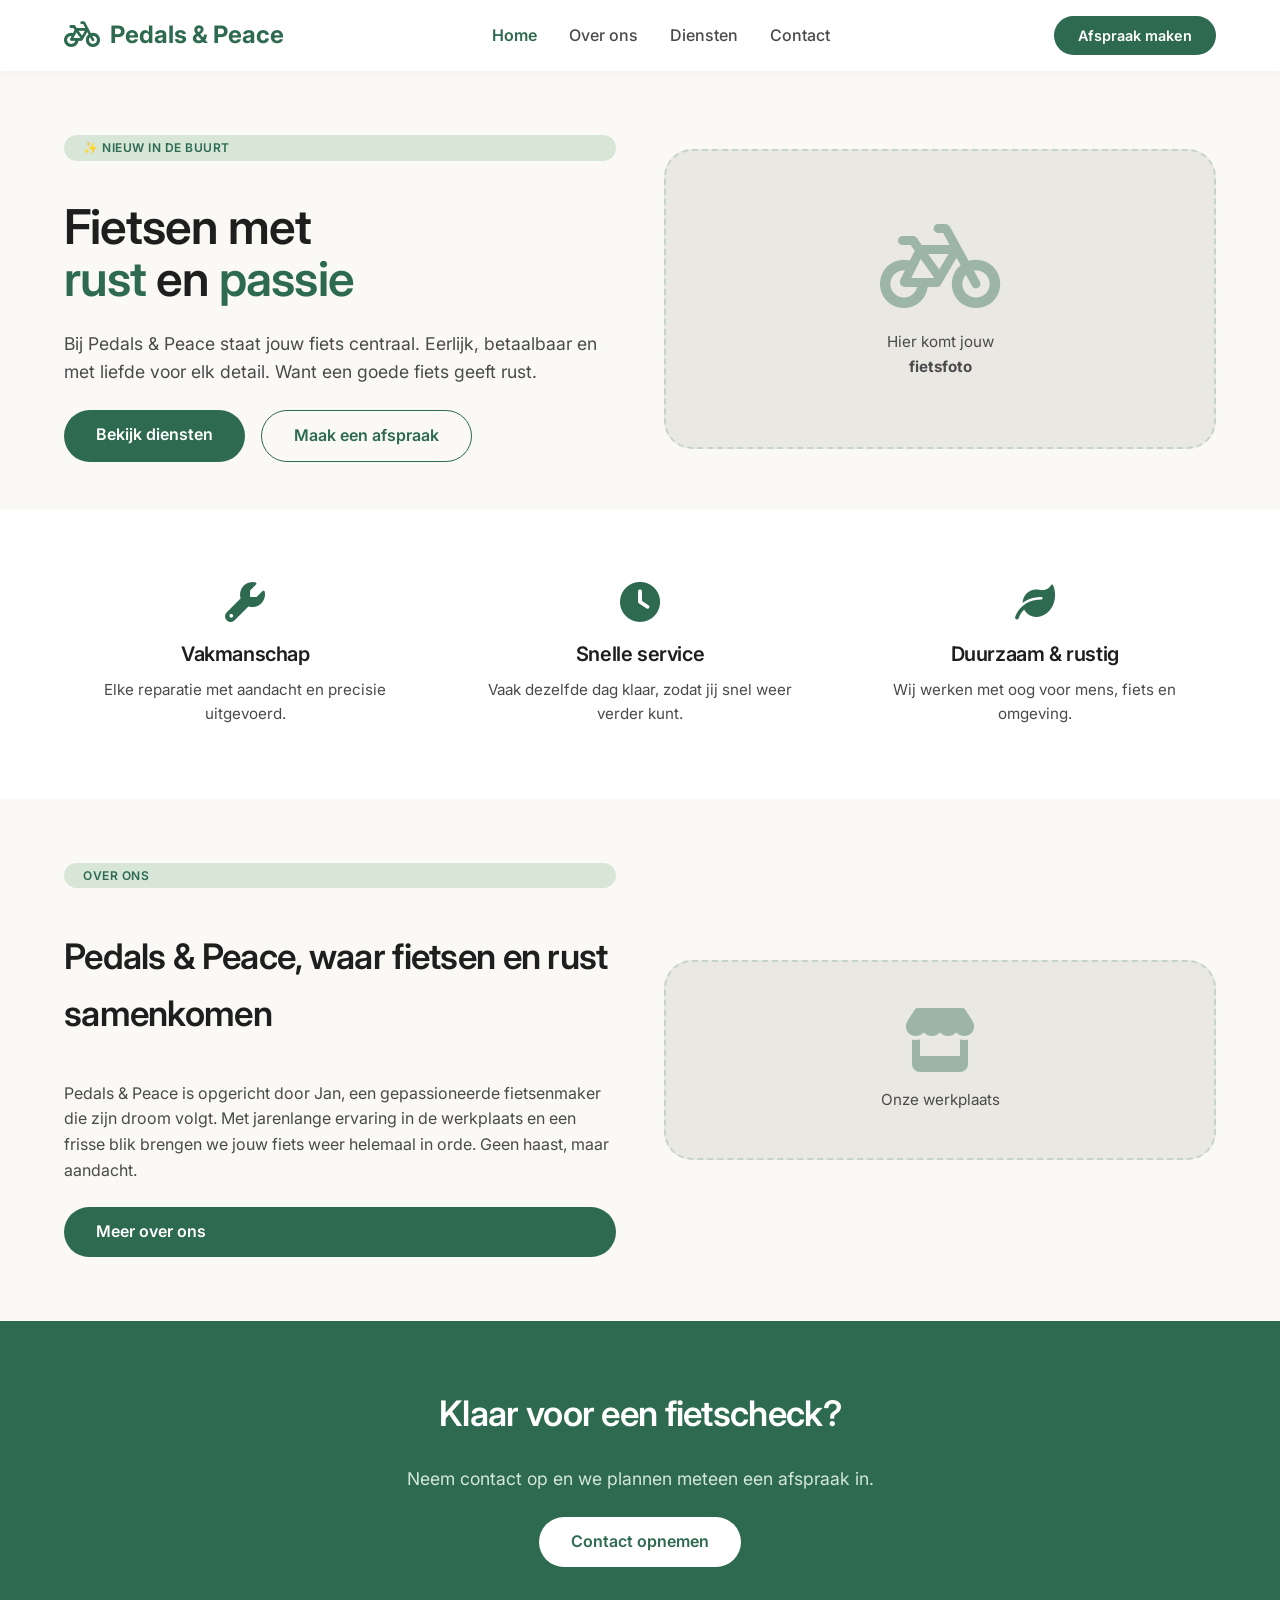
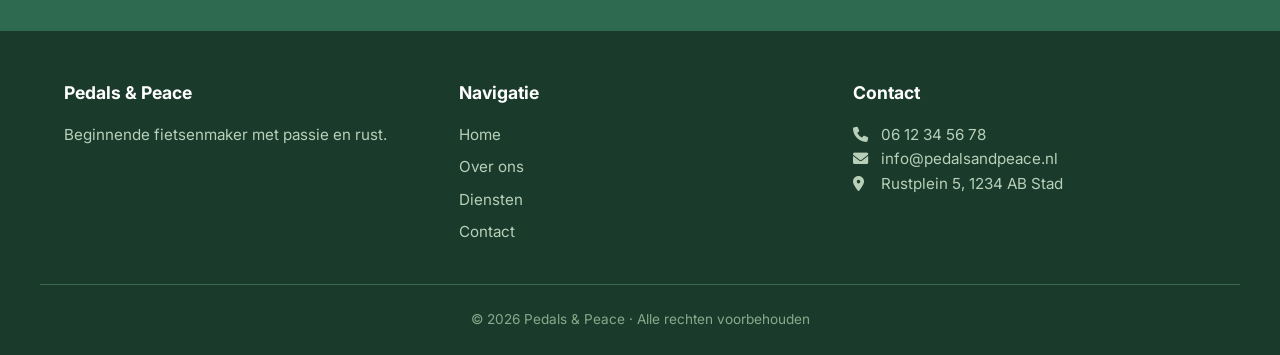
==== index.html @ a054e40e "Update index.html" ====
<!DOCTYPE html>
<html lang="nl">
<head>
    <meta charset="UTF-8" />
    <meta name="viewport" content="width=device-width, initial-scale=1.0" />
    <title>Pedals &amp; Peace · beginnende fietsenmaker</title>

    <!-- Google Fonts -->
    <link rel="preconnect" href="https://fonts.googleapis.com" />
    <link rel="preconnect" href="https://fonts.gstatic.com" crossorigin />
    <link href="https://fonts.googleapis.com/css2?family=Inter:opsz,wght@14..32,400;14..32,500;14..32,600;14..32,700&display=swap" rel="stylesheet" />

    <!-- Font Awesome (iconen) -->
    <link rel="stylesheet" href="https://cdnjs.cloudflare.com/ajax/libs/font-awesome/6.0.0-beta3/css/all.min.css" />

    <!-- Eigen CSS -->
    <link rel="stylesheet" href="css/style.css" />
</head>
<body>

    <!-- ===== NAVIGATIE (wordt ingeladen via include) ===== -->
    <div id="nav-placeholder"></div>

    <!-- ===== HERO SECTIE ===== -->
    <section class="hero">
        <div class="container hero-container">
            <div class="hero-content">
                <span class="tag">✨ Nieuw in de buurt</span>
                <h1>Fietsen met <br /><span style="color: #2d6a4f;">rust</span> en <span style="color: #2d6a4f;">passie</span></h1>
                <p class="subtitel">
                    Bij Pedals &amp; Peace staat jouw fiets centraal. Eerlijk, betaalbaar
                    en met liefde voor elk detail. Want een goede fiets geeft rust.
                </p>
                <div class="hero-buttons">
                    <a href="diensten.html" class="btn">Bekijk diensten</a>
                    <a href="contact.html" class="btn btn-outline">Maak een afspraak</a>
                </div>
            </div>
            <div class="hero-image">
                <div class="image-placeholder">
                    <i class="fas fa-bicycle fa-6x"></i>
                    <p>Hier komt jouw<br /><strong>fietsfoto</strong></p>
                </div>
            </div>
        </div>
    </section>

    <!-- ===== KENMERKEN ===== -->
    <section class="kenmerken">
        <div class="container">
            <div class="kenmerken-grid">
                <div class="kenmerk-item">
                    <i class="fas fa-wrench"></i>
                    <h3>Vakmanschap</h3>
                    <p>Elke reparatie met aandacht en precisie uitgevoerd.</p>
                </div>
                <div class="kenmerk-item">
                    <i class="fas fa-clock"></i>
                    <h3>Snelle service</h3>
                    <p>Vaak dezelfde dag klaar, zodat jij snel weer verder kunt.</p>
                </div>
                <div class="kenmerk-item">
                    <i class="fas fa-leaf"></i>
                    <h3>Duurzaam &amp; rustig</h3>
                    <p>Wij werken met oog voor mens, fiets en omgeving.</p>
                </div>
            </div>
        </div>
    </section>

    <!-- ===== OVER ONS (kort) ===== -->
    <section class="over-ons">
        <div class="container over-container">
            <div class="over-text">
                <span class="tag">Over ons</span>
                <h2>Pedals &amp; Peace, waar fietsen en rust samenkomen</h2>
                <p>
                    Pedals &amp; Peace is opgericht door Jan, een gepassioneerde fietsenmaker
                    die zijn droom volgt. Met jarenlange ervaring in de werkplaats
                    en een frisse blik brengen we jouw fiets weer helemaal in orde.
                    Geen haast, maar aandacht.
                </p>
                <a href="over-ons.html" class="btn">Meer over ons</a>
            </div>
            <div class="over-image">
                <div class="image-placeholder small">
                    <i class="fas fa-store fa-4x"></i>
                    <p>Onze werkplaats</p>
                </div>
            </div>
        </div>
    </section>

    <!-- ===== CONTACT CTA ===== -->
    <section class="cta-section">
        <div class="container cta-container">
            <h2>Klaar voor een fietscheck?</h2>
            <p>Neem contact op en we plannen meteen een afspraak in.</p>
            <a href="contact.html" class="btn btn-light">Contact opnemen</a>
        </div>
    </section>

    <!-- ===== FOOTER ===== -->
    <footer>
        <div class="container footer-container">
            <div class="footer-col">
                <h4>Pedals &amp; Peace</h4>
                <p>Beginnende fietsenmaker met passie en rust.</p>
            </div>
            <div class="footer-col">
                <h4>Navigatie</h4>
                <ul>
                    <li><a href="index.html">Home</a></li>
                    <li><a href="over-ons.html">Over ons</a></li>
                    <li><a href="diensten.html">Diensten</a></li>
                    <li><a href="contact.html">Contact</a></li>
                </ul>
            </div>
            <div class="footer-col">
                <h4>Contact</h4>
                <p><i class="fas fa-phone"></i> 06 12 34 56 78</p>
                <p><i class="fas fa-envelope"></i> info@pedalsandpeace.nl</p>
                <p><i class="fas fa-map-marker-alt"></i> Rustplein 5, 1234 AB Stad</p>
            </div>
        </div>
        <div class="footer-bottom">
            <p>&copy; 2026 Pedals &amp; Peace · Alle rechten voorbehouden</p>
        </div>
    </footer>

    <!-- ===== JAVASCRIPT (include navigatie) ===== -->
    <script src="js/include.js"></script>
</body>
</html>
---- css/style.css ----
/* ===== RESET & BASIS ===== */
* {
    margin: 0;
    padding: 0;
    box-sizing: border-box;
}

body {
    font-family: 'Inter', sans-serif;
    background-color: #faf9f6;
    color: #1e1e1e;
    line-height: 1.6;
}

.container {
    max-width: 1200px;
    margin: 0 auto;
    padding: 0 1.5rem;
}

/* ===== TYPOGRAFIE ===== */
h1, h2, h3 {
    font-weight: 600;
    letter-spacing: -0.02em;
}

h1 {
    font-size: 3rem;
    line-height: 1.1;
}

h2 {
    font-size: 2.2rem;
    margin-bottom: 1rem;
}

h3 {
    font-size: 1.25rem;
    margin-bottom: 0.5rem;
}

.subtitel {
    font-size: 1.1rem;
    color: #4a4a4a;
    max-width: 600px;
}

.tag {
    display: inline-block;
    background: #d8e6d8;
    padding: 0.2rem 1.2rem;
    border-radius: 40px;
    font-size: 0.75rem;
    font-weight: 600;
    letter-spacing: 0.5px;
    color: #2d6a4f;
    text-transform: uppercase;
    margin-bottom: 1rem;
}

/* ===== BUTTONS ===== */
.btn {
    display: inline-block;
    background-color: #2d6a4f;
    color: white;
    font-weight: 600;
    padding: 0.75rem 2rem;
    border-radius: 60px;
    text-decoration: none;
    transition: background 0.2s, transform 0.1s;
    border: none;
    font-size: 1rem;
    cursor: pointer;
}

.btn:hover {
    background-color: #1e4d3a;
    transform: scale(0.97);
}

.btn-outline {
    background: transparent;
    color: #2d6a4f;
    border: 1.5px solid #2d6a4f;
}

.btn-outline:hover {
    background: #2d6a4f;
    color: white;
}

.btn-light {
    background: white;
    color: #2d6a4f;
}

.btn-light:hover {
    background: #f0f7f0;
}

.btn-small {
    padding: 0.5rem 1.5rem;
    font-size: 0.9rem;
}

/* ===== NAVIGATIE ===== */
.navbar {
    background: white;
    padding: 1rem 0;
    box-shadow: 0 2px 12px rgba(0,0,0,0.04);
    position: sticky;
    top: 0;
    z-index: 100;
}

.nav-container {
    display: flex;
    align-items: center;
    justify-content: space-between;
}

.logo {
    display: flex;
    align-items: center;
    gap: 0.6rem;
    font-size: 1.5rem;
    font-weight: 700;
    text-decoration: none;
    color: #2d6a4f;
}

.logo i {
    color: #2d6a4f;
    font-size: 1.8rem;
}

.nav-links {
    display: flex;
    list-style: none;
    gap: 2rem;
    align-items: center;
}

.nav-links a {
    text-decoration: none;
    color: #4a4a4a;
    font-weight: 500;
    transition: color 0.2s;
    font-size: 1rem;
}

.nav-links a:hover,
.nav-links a.active {
    color: #2d6a4f;
}

.nav-links a.active {
    font-weight: 600;
}

.nav-cta {
    margin-left: 1rem;
}

/* Hamburger (mobiel) */
.hamburger {
    display: none;
    flex-direction: column;
    cursor: pointer;
    gap: 5px;
    padding: 4px;
}

.hamburger span {
    display: block;
    width: 26px;
    height: 2.5px;
    background: #2d6a4f;
    border-radius: 4px;
    transition: 0.3s;
}

.hamburger.active span:nth-child(1) {
    transform: rotate(45deg) translate(5px, 5px);
}
.hamburger.active span:nth-child(2) {
    opacity: 0;
}
.hamburger.active span:nth-child(3) {
    transform: rotate(-45deg) translate(5px, -5px);
}

/* ===== HERO ===== */
.hero {
    padding: 4rem 0 3rem;
}

.hero-container {
    display: grid;
    grid-template-columns: 1fr 1fr;
    gap: 3rem;
    align-items: center;
}

.hero-content {
    display: flex;
    flex-direction: column;
    gap: 1.5rem;
}

.hero-buttons {
    display: flex;
    gap: 1rem;
    flex-wrap: wrap;
}

.image-placeholder {
    background: #eae8e3;
    border-radius: 28px;
    padding: 3rem 2rem;
    text-align: center;
    color: #4a4a4a;
    min-height: 300px;
    display: flex;
    flex-direction: column;
    align-items: center;
    justify-content: center;
    gap: 1rem;
    border: 2px dashed #c5d5c5;
}

.image-placeholder i {
    color: #2d6a4f;
    opacity: 0.4;
}

.image-placeholder p {
    font-size: 0.95rem;
}

.image-placeholder.small {
    min-height: 200px;
    padding: 2rem;
}

/* ===== KENMERKEN ===== */
.kenmerken {
    padding: 3rem 0;
    background: white;
}

.kenmerken-grid {
    display: grid;
    grid-template-columns: repeat(3, 1fr);
    gap: 2rem;
}

.kenmerk-item {
    text-align: center;
    padding: 1.5rem;
}

.kenmerk-item i {
    font-size: 2.5rem;
    color: #2d6a4f;
    margin-bottom: 1rem;
}

.kenmerk-item p {
    color: #4a4a4a;
    font-size: 0.95rem;
}

/* ===== OVER ONS ===== */
.over-ons {
    padding: 4rem 0;
}

.over-container {
    display: grid;
    grid-template-columns: 1fr 1fr;
    gap: 3rem;
    align-items: center;
}

.over-text {
    display: flex;
    flex-direction: column;
    gap: 1.5rem;
}

.over-text p {
    color: #4a4a4a;
}

/* ===== CTA SECTIE ===== */
.cta-section {
    background: #2d6a4f;
    color: white;
    padding: 4rem 0;
    text-align: center;
}

.cta-container {
    display: flex;
    flex-direction: column;
    align-items: center;
    gap: 1.5rem;
}

.cta-container h2 {
    margin-bottom: 0;
}

.cta-container p {
    color: #d4e8d4;
    font-size: 1.1rem;
}

/* ===== FOOTER ===== */
footer {
    background: #1a3a2c;
    color: #ccc;
    padding: 3rem 0 0;
}

.footer-container {
    display: grid;
    grid-template-columns: 1fr 1fr 1fr;
    gap: 2rem;
    padding-bottom: 2rem;
    border-bottom: 1px solid #3a6a4f;
}

.footer-col h4 {
    color: white;
    margin-bottom: 1rem;
    font-size: 1.1rem;
}

.footer-col p,
.footer-col li {
    color: #b8d0b8;
    font-size: 0.95rem;
}

.footer-col ul {
    list-style: none;
}

.footer-col ul li {
    margin-bottom: 0.5rem;
}

.footer-col ul a {
    color: #b8d0b8;
    text-decoration: none;
    transition: color 0.2s;
}

.footer-col ul a:hover {
    color: white;
}

.footer-col i {
    width: 1.5rem;
    color: #b8d0b8;
}

.footer-bottom {
    text-align: center;
    padding: 1.5rem 0;
    font-size: 0.85rem;
    color: #8aaa8a;
}

/* ===== RESPONSIVE ===== */
@media (max-width: 992px) {
    h1 { font-size: 2.5rem; }
    .hero-container,
    .over-container {
        grid-template-columns: 1fr;
    }
    .hero-image {
        order: -1;
    }
    .kenmerken-grid {
        grid-template-columns: 1fr 1fr;
    }
    .footer-container {
        grid-template-columns: 1fr 1fr;
    }
}

@media (max-width: 768px) {
    /* Navigatie mobiel */
    .nav-links,
    .nav-cta {
        display: none;
        flex-direction: column;
        width: 100%;
        gap: 1rem;
        padding: 1rem 0;
    }

    .nav-links.active,
    .nav-cta.active {
        display: flex;
    }

    .nav-links.active {
        position: absolute;
        top: 100%;
        left: 0;
        background: white;
        padding: 2rem 1.5rem;
        box-shadow: 0 8px 24px rgba(0,0,0,0.08);
        gap: 1.5rem;
    }

    .nav-cta.active {
        display: none;
    }

    .hamburger {
        display: flex;
    }

    .nav-container {
        flex-wrap: wrap;
    }

    .hero {
        padding: 2rem 0;
    }

    .kenmerken-grid {
        grid-template-columns: 1fr;
    }

    .footer-container {
        grid-template-columns: 1fr;
        text-align: center;
    }

    .hero-buttons {
        flex-direction: column;
        align-items: flex-start;
    }

    .btn {
        width: 100%;
        text-align: center;
    }

    .image-placeholder {
        min-height: 200px;
    }
}
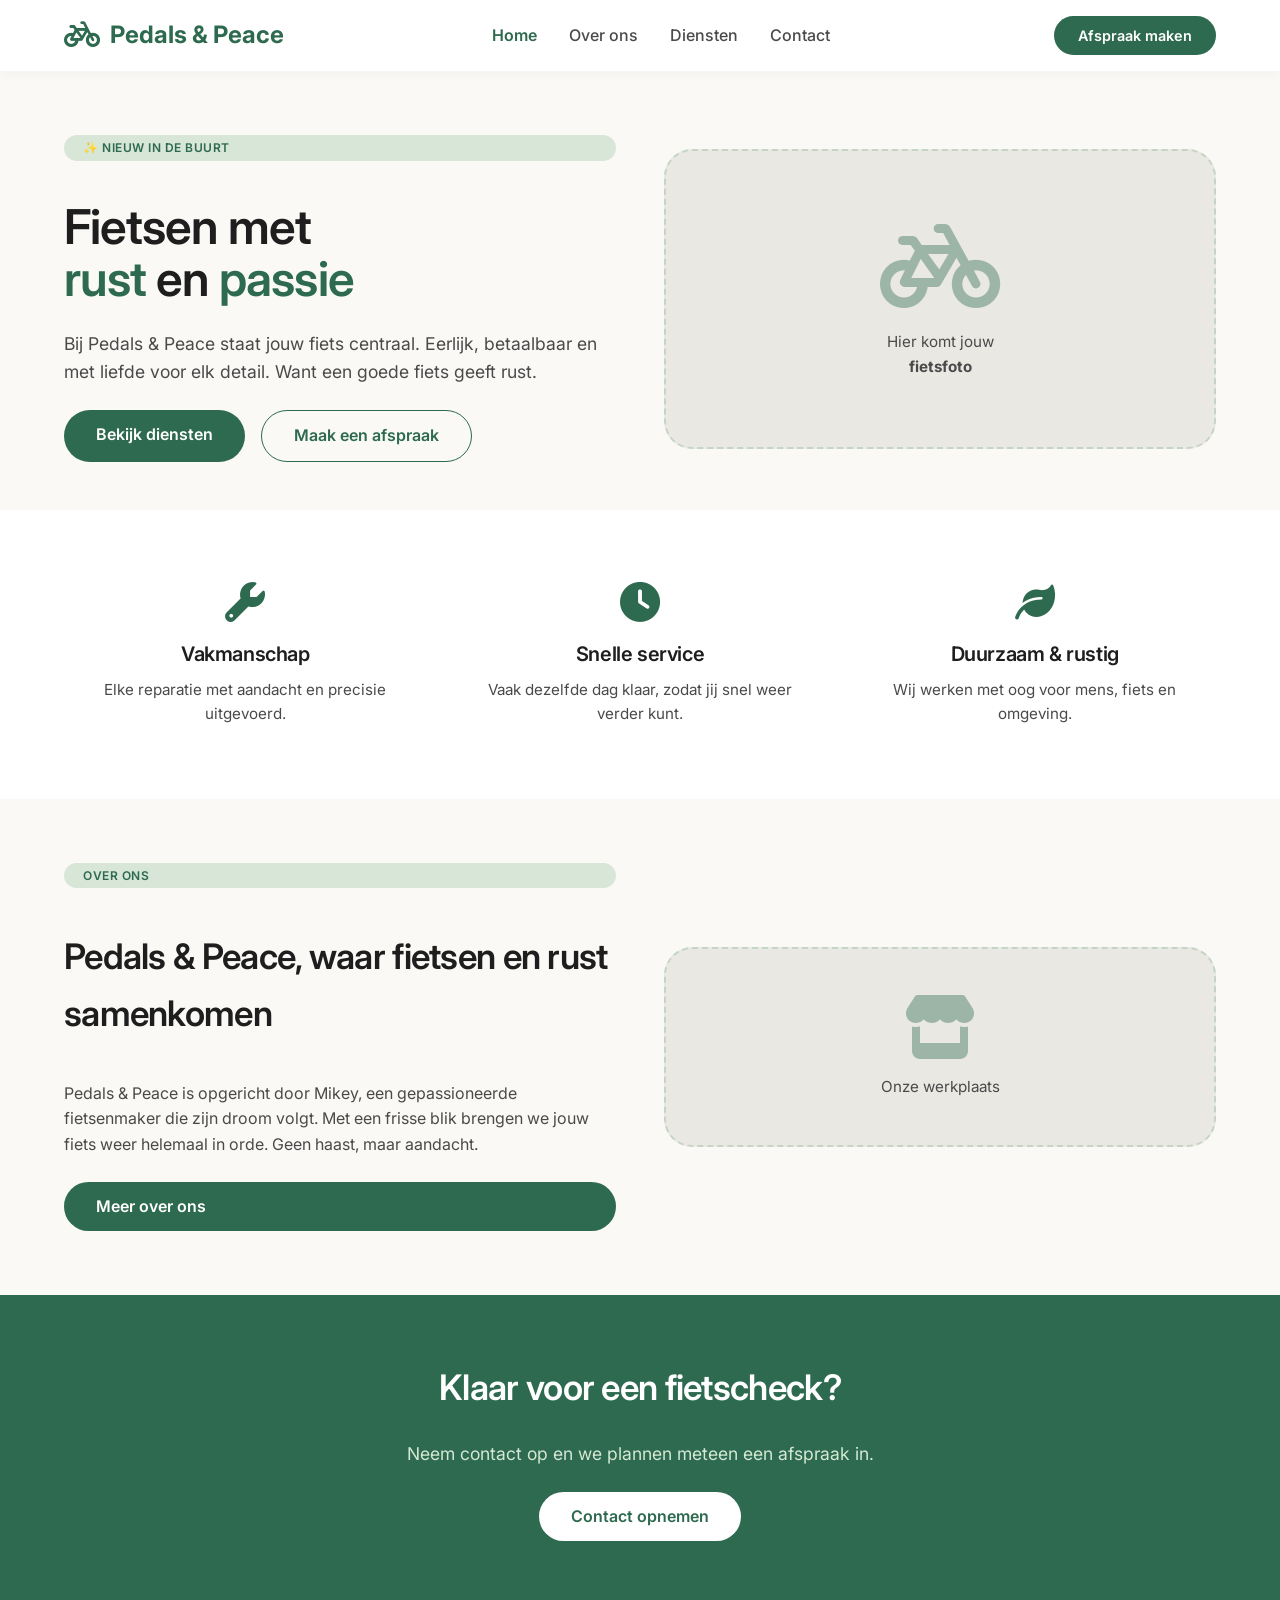
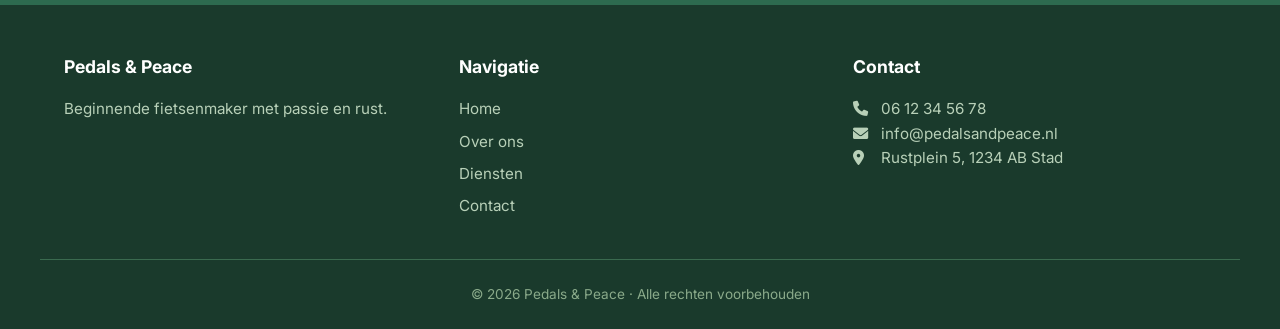
==== commit bfcb9955: "Update index.html" ====
--- a/index.html
+++ b/index.html
@@ -75,9 +75,8 @@
                 <span class="tag">Over ons</span>
                 <h2>Pedals &amp; Peace, waar fietsen en rust samenkomen</h2>
                 <p>
-                    Pedals &amp; Peace is opgericht door Jan, een gepassioneerde fietsenmaker
-                    die zijn droom volgt. Met jarenlange ervaring in de werkplaats
-                    en een frisse blik brengen we jouw fiets weer helemaal in orde.
+                    Pedals &amp; Peace is opgericht door Mikey, een gepassioneerde fietsenmaker
+                    die zijn droom volgt. Met een frisse blik brengen we jouw fiets weer helemaal in orde.
                     Geen haast, maar aandacht.
                 </p>
                 <a href="over-ons.html" class="btn">Meer over ons</a>
